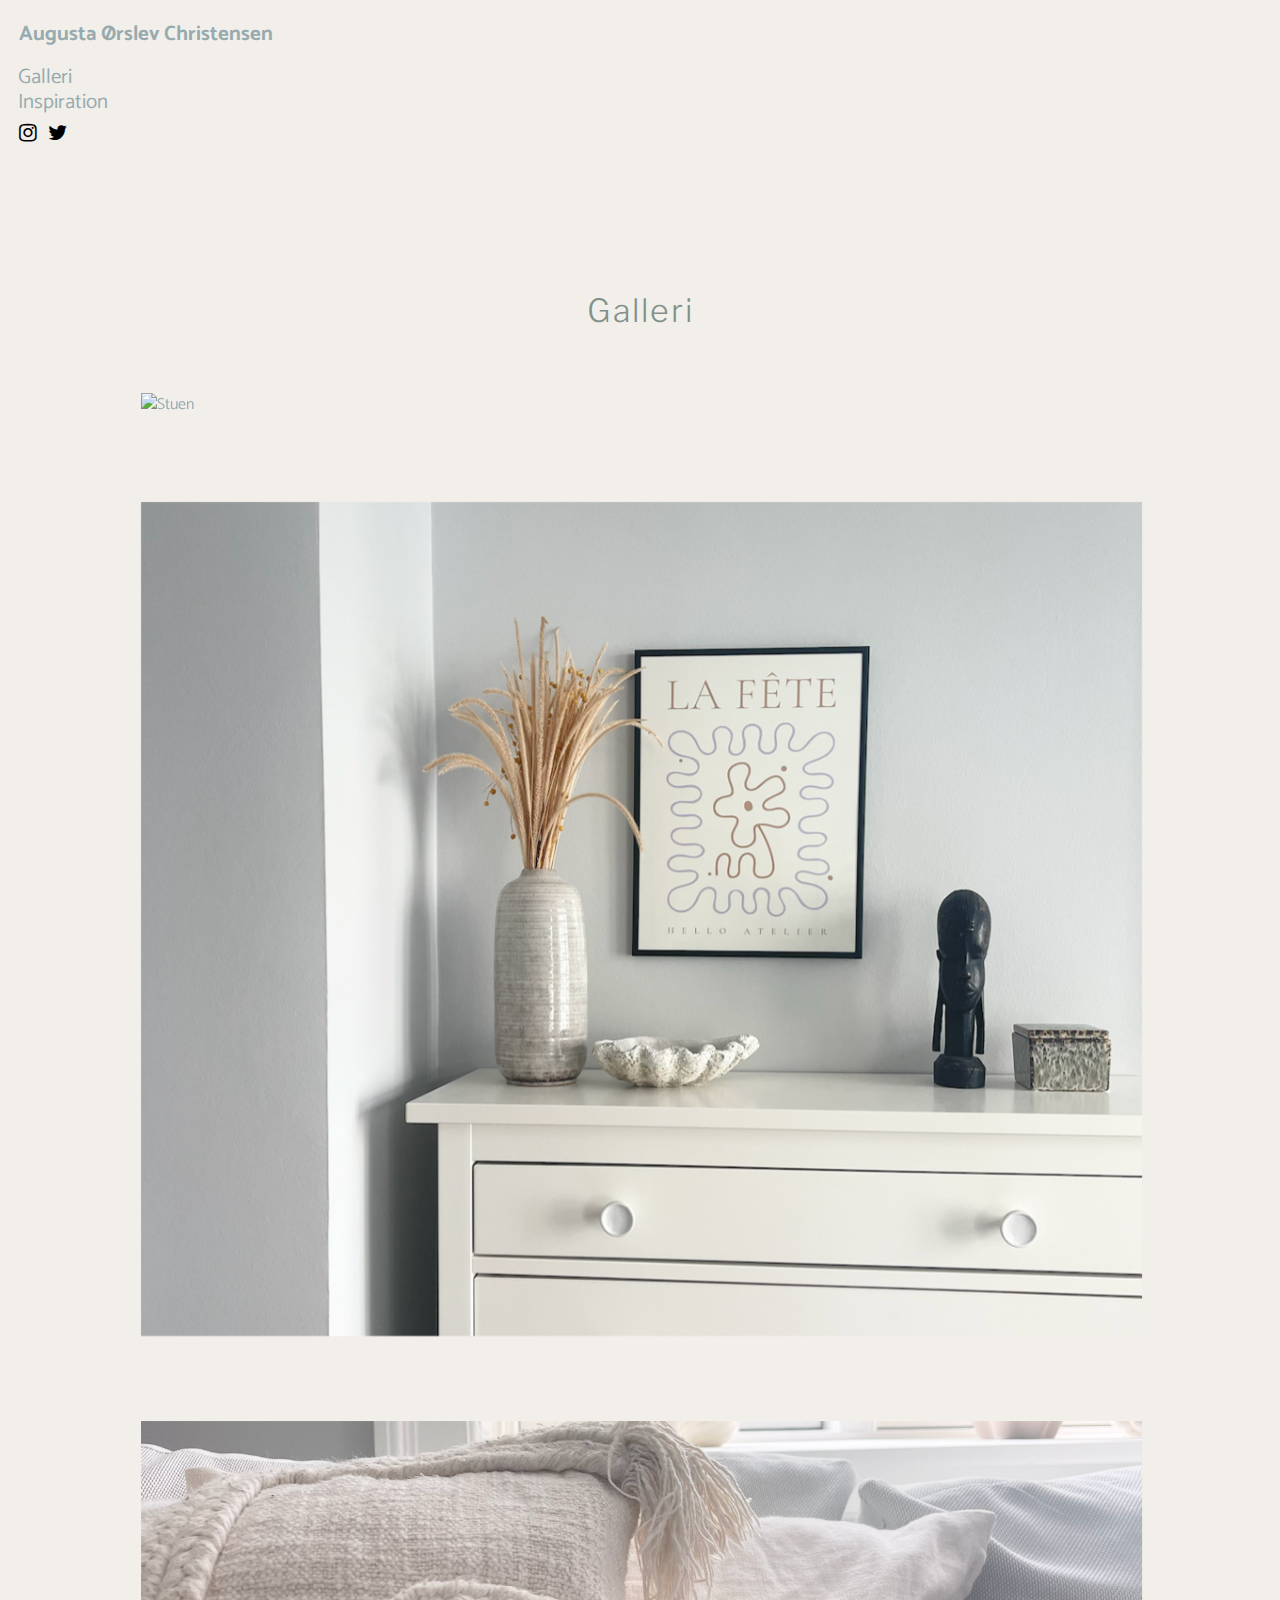
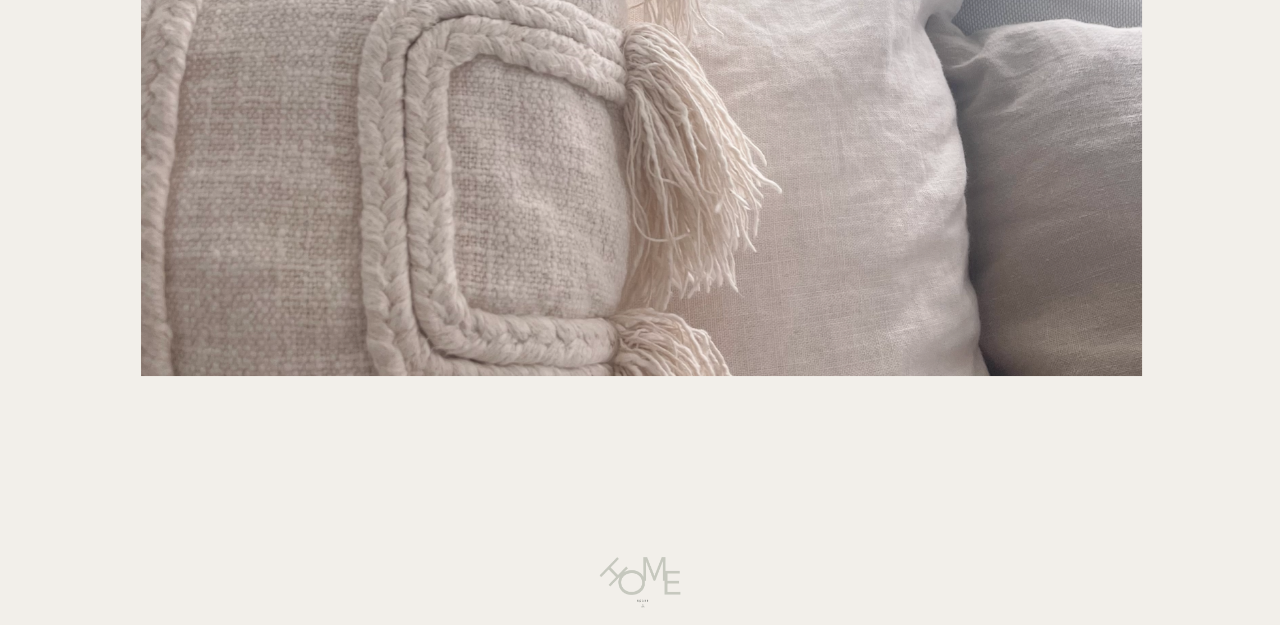
==== galleri.html @ 8ce7130b "so it begins" ====
<!DOCTYPE html>
<html lang="da">
  <head>
    <meta charset="UTF-8" />
    <meta http-equiv="X-UA-Compatible" content="IE=edge" />
    <meta name="viewport" content="width=device-width, initial-scale=1.0" />
    <meta name="robots" content="noindex" />
    <title>Home Space by AØC</title>
    <link rel="icon" type="image/svg+xml" href="favicon(1).svg" />
    <link rel="preconnect" href="https://fonts.googleapis.com" />
    <link rel="preconnect" href="https://fonts.gstatic.com" crossorigin />
    <link
      href="https://fonts.googleapis.com/css2?family=Catamaran:wght@100;200;400;500&family=Hind+Madurai:wght@300;400&family=Libre+Franklin:wght@100;200;400;500&display=swap"
      rel="stylesheet"
    />
    <link rel="stylesheet" href="generel.css" />
    <link rel="stylesheet" href="layout.css" />
    <link
      rel="stylesheet"
      href="https://cdnjs.cloudflare.com/ajax/libs/font-awesome/4.7.0/css/font-awesome.min.css"
    />
  </head>
  <body>
    <header>
      <ul>
        <li>
          <a class="header_name" href="index.html"
            >Augusta Ørslev Christensen</a
          >
        </li>
      </ul>
      <nav class="header">
        <ul>
          <li><a href="galleri.html">Galleri</a></li>
          <li><a href="tips.html">Inspiration</a></li>
          <li>
            <a href="#" class="fa fa-instagram"></a>
            <a href="#" class="fa fa-twitter"></a>
          </li>
        </ul>
      </nav>
    </header>
    <main>
      <div class="grid_gallery">
        <h1>Galleri</h1>
        <div class="container">
          <a href="stuen.html"
            ><img
              src="img/stue_.webp"
              alt="Stuen"
              class="image"
              style="width: 100%"
          /></a>
          <div class="center">
            <div class="gallerytext">Stuen</div>
          </div>
        </div>
        <div class="container">
          <a href="køkkenalrum.html"
            ><img
              src="img/køkkenalrum.webp"
              alt="Køkkenalrum"
              class="image"
              style="width: 100%"
          /></a>
          <div class="center">
            <div class="gallerytext">Køkkenalrum</div>
          </div>
        </div>
        <div class="container">
          <a href="soveværelse.html"
            ><img
              src="img/værelse_.webp"
              alt="Soveværelse"
              class="image"
              style="width: 100%"
          /></a>
          <div class="center">
            <div class="gallerytext">Soveværelse</div>
          </div>
        </div>
      </div>
    </main>
    <script src="menu.js"></script>
    <footer>
      <div class="footerbar">
        <div class="content">
          <img src="logo/logo_homespace_web.gif" alt="Home Space by AØC" />
        </div>
      </div>
    </footer>
  </body>
</html>
---- generel.css ----
body {
  font-family: system-ui, sans-serif;
  line-height: 1.5;
  background-color: #f2efea;
}

img {
  width: 100%;
  height: auto;
  display: block;
}

main {
  margin-top: 0.5rem;
  margin: 0.2rem;
  padding: 2rem;
}

nav {
  --les-than: 800;
  --burger-lines: #97abaf;
  --burger-border: none;
  font-family: "Catamaran", sans-serif;
}

a {
  text-decoration: none;
  color: #97abaf;
  font-family: "Catamaran", sans-serif;
}

header {
  line-height: 2;
}

ul {
  list-style: none;
  color: #97abaf;
  font-size: 1.3rem;
}

h1 {
  color: #819189;
  font-family: "Libre Franklin", sans-serif;
  text-align: center;
  font-size: 2rem;
  font-weight: 300;
  letter-spacing: 2px;
}

h2 {
  color: #819189 var(--secondary);
  text-align: center;
  font-size: 1.1rem;
  font-family: "Libre Franklin", sans-serif;
  font-weight: 300;
  letter-spacing: 1px;
}

p {
  color: #97abaf;
  font-family: "Hind Madurai", sans-serif;
  font-weight: 100;
}

.p_text {
  text-align: center;
}

.h2_1 {
  color: #819189;
  text-align: center;
}

.h2_2 {
  color: #819189;
  text-align: center;
}

html {
  --primary: #819189;
}

.header {
  line-height: 1;
}

.header_name {
  font-weight: 500;
  font-weight: bolder;
  color: #97abaf;
}

article {
  margin-top: 3rem;
}

.col {
  margin: 2rem;
}

.fa:hover {
  opacity: 0.7;
}
.fa-instagram {
  color: rgb(0, 0, 0);
}

.fa-twitter {
  color: rgb(0, 0, 0);
}

.fa {
  padding: 0;
  padding-left: 3px;
  padding-top: 5px;
  font-size: 50px;
  text-align: center;
  text-decoration: none;
}
.footerbar {
  bottom: 0;
  padding-top: 10px;
  width: 100%;
  height: 78px;
  display: flex;
  justify-content: center;
}

.foot {
  display: inline;
  line-height: 100px;
}
.content img {
  height: auto;
  width: 100px;
}

@media (min-width: 800px) {
  main {
    margin: 2rem;
    padding: 6rem;
  }

  header {
    line-height: 2;
  }
  .header_name {
    color: #97abaf;
    font-size: 1.3rem;
    padding-left: 6px;
  }

  .h1 {
    writing-mode: vertical-rl;
    text-orientation: upright;
    text-align: center;
    letter-spacing: 5px;
    font-weight: 300;
    text-transform: uppercase;
  }

  .h2_2 {
    color: #819189;
    text-align: left;
  }

  .right {
    text-align: right;
  }

  .p_text {
    text-align: right;
    text-align: justify;
    text-justify: inter-word;
  }
  .p_text1 {
    text-align: left;
  }
  .h2_1 {
    color: #819189;
    text-align: right;
  }

  .fa:hover {
    opacity: 0.7;
  }
  .fa-instagram {
    color: rgb(0, 0, 0);
  }

  .fa-twitter {
    color: rgb(0, 0, 0);
  }

  .fa {
    padding-right: 20px;
    padding-left: 3px;
    padding-top: 5px;
    font-size: 50px;
    width: 0px;
    text-align: center;
    text-decoration: none;
  }
}
---- layout.css ----
* {
  margin: 0.5px;
  padding: 2px;
  box-sizing: border-box;
}

.grid_logo {
  grid-template-columns: 1fr;
}

.grid_1 {
  display: grid;
  grid-template-columns: 1fr;
  grid-gap: 15px;
}

.grid_1_1_1_1 {
  display: grid;
  grid-template-columns: 1fr;
  grid-gap: 50px;
}

.grid_1_1 {
  display: grid;
  grid-template-columns: 1fr;
  row-gap: 20px;
}

.gallery_text {
  font-family: "Libre Franklin", sans-serif;
  font-weight: 300;
}

.container {
  position: relative;
  width: 100%;
}

.image {
  opacity: 1;
  display: block;
  width: 100%;
  height: auto;
  transition: 0.5s ease;
  backface-visibility: hidden;
}

.center {
  transition: 0.5s ease;
  opacity: 0;
  position: absolute;
  top: 50%;
  left: 50%;
  transform: translate(-50%, -50%);
  -ms-transform: translate(-50%, -50%);
  text-align: center;
}

.container:hover .image {
  opacity: 0.3;
}

.container:hover .center {
  opacity: 1;
}

.gallerytext {
  color: #ffffff;
  font-family: "Libre Franklin", sans-serif;
  font-weight: 300;
  font-size: 25px;
  padding: 16px 32px;
}

@media (min-width: 800px) {
  * {
    margin: 0.5px;
    padding: 2px;
    box-sizing: border-box;
  }
  .grid_1_1_1_1 {
    display: grid;
    grid-template-columns: 1fr 1fr 1fr;
    grid-gap: 50px;
  }

  .grid_1 {
    display: grid;
    grid-template-columns: 1fr 2fr;
    grid-gap: 15px;
  }

  .grid_1_1 {
    display: grid;
    grid-template-columns: 1fr 1fr;
    gap: p;
  }

  .grid_gallery {
    display: grid;
    grid-template-columns: 1fr;
    grid-gap: 25px;
  }

  .galleri_img1 {
    grid-column-start: span 2;
  }
  .galleri_img2 {
    grid-column-start: span 1;
  }
  .galleri_img3 {
    grid-column-start: span 2;
  }
  .galleri_img4 {
    grid-column-start: span 1;
  }

  .col {
    margin: 0;
  }

  .empty_col {
    margin: 0;
  }

  img#hide {
    display: none;
  }
  .logo_homepage {
    padding: 0;
    margin: 0;
  }
}

@media (max-width: 800px) {
  img#hide2 {
    display: none;
  }
}
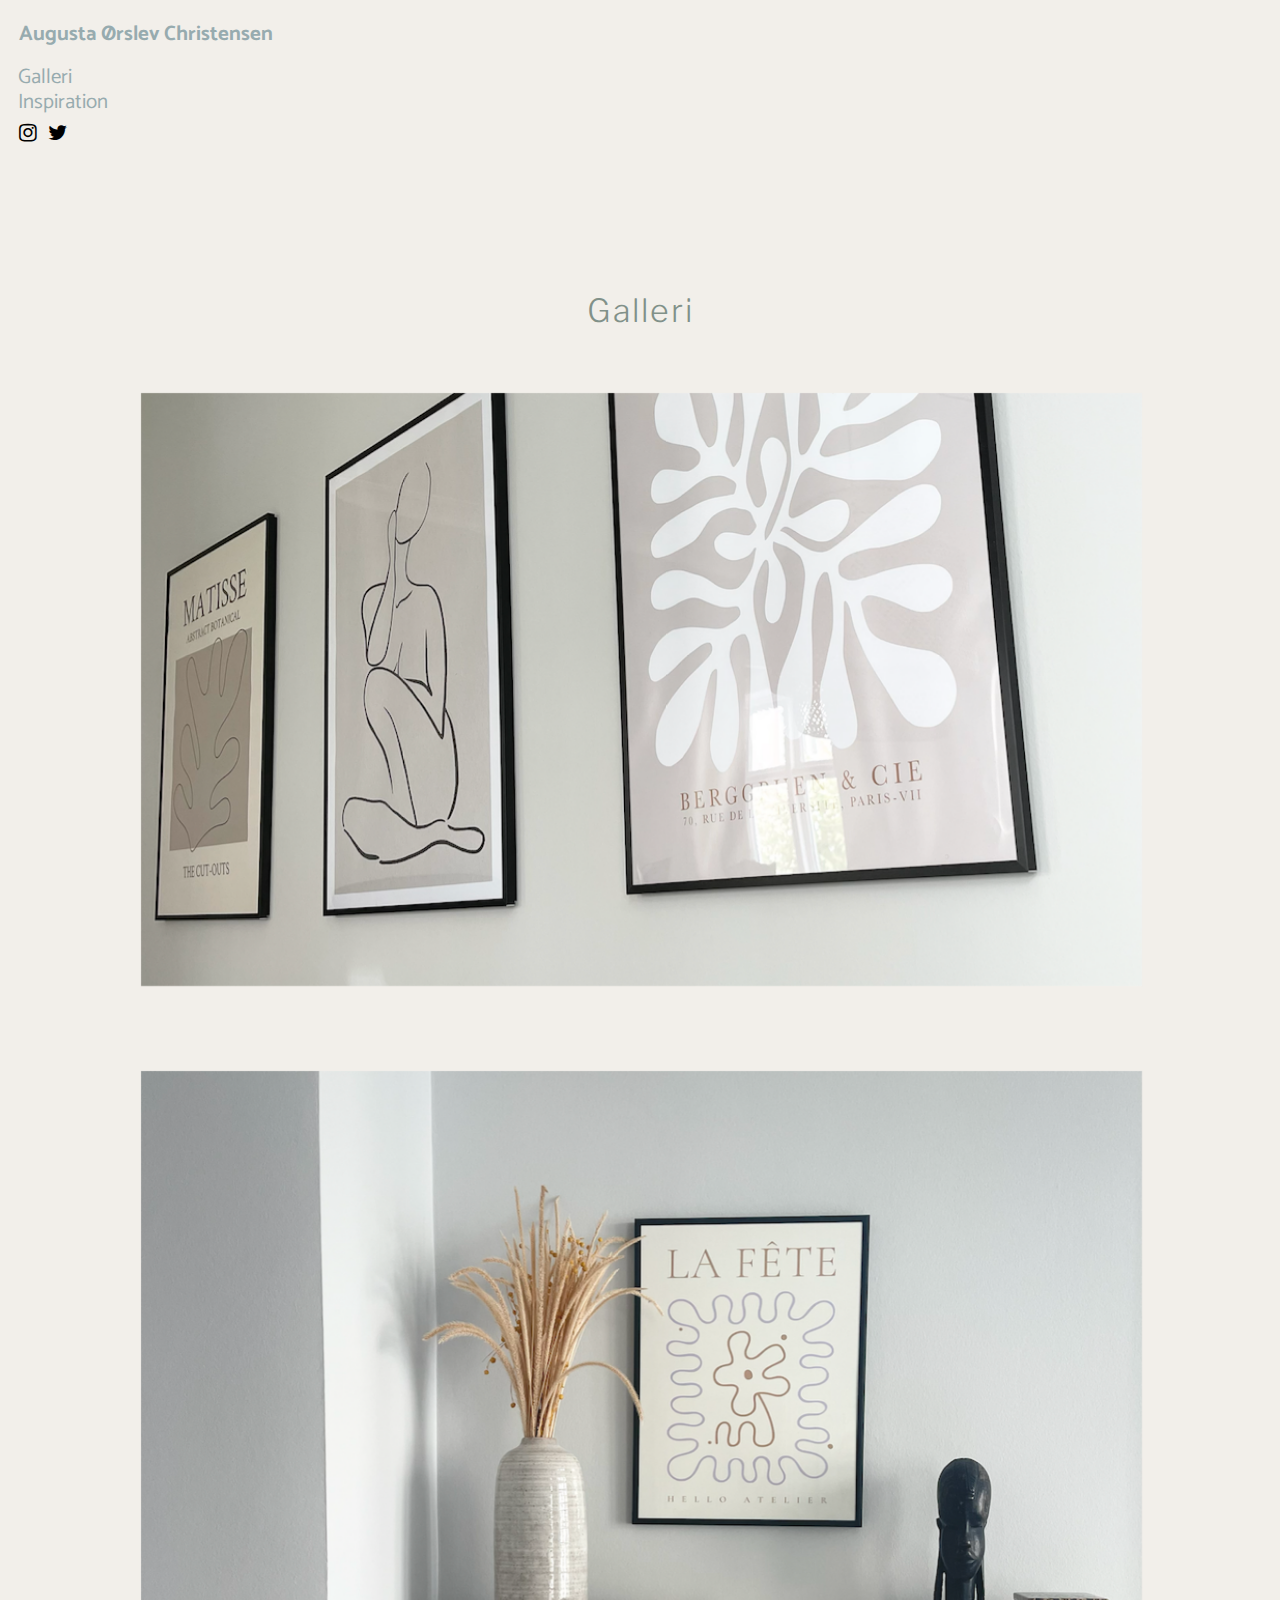
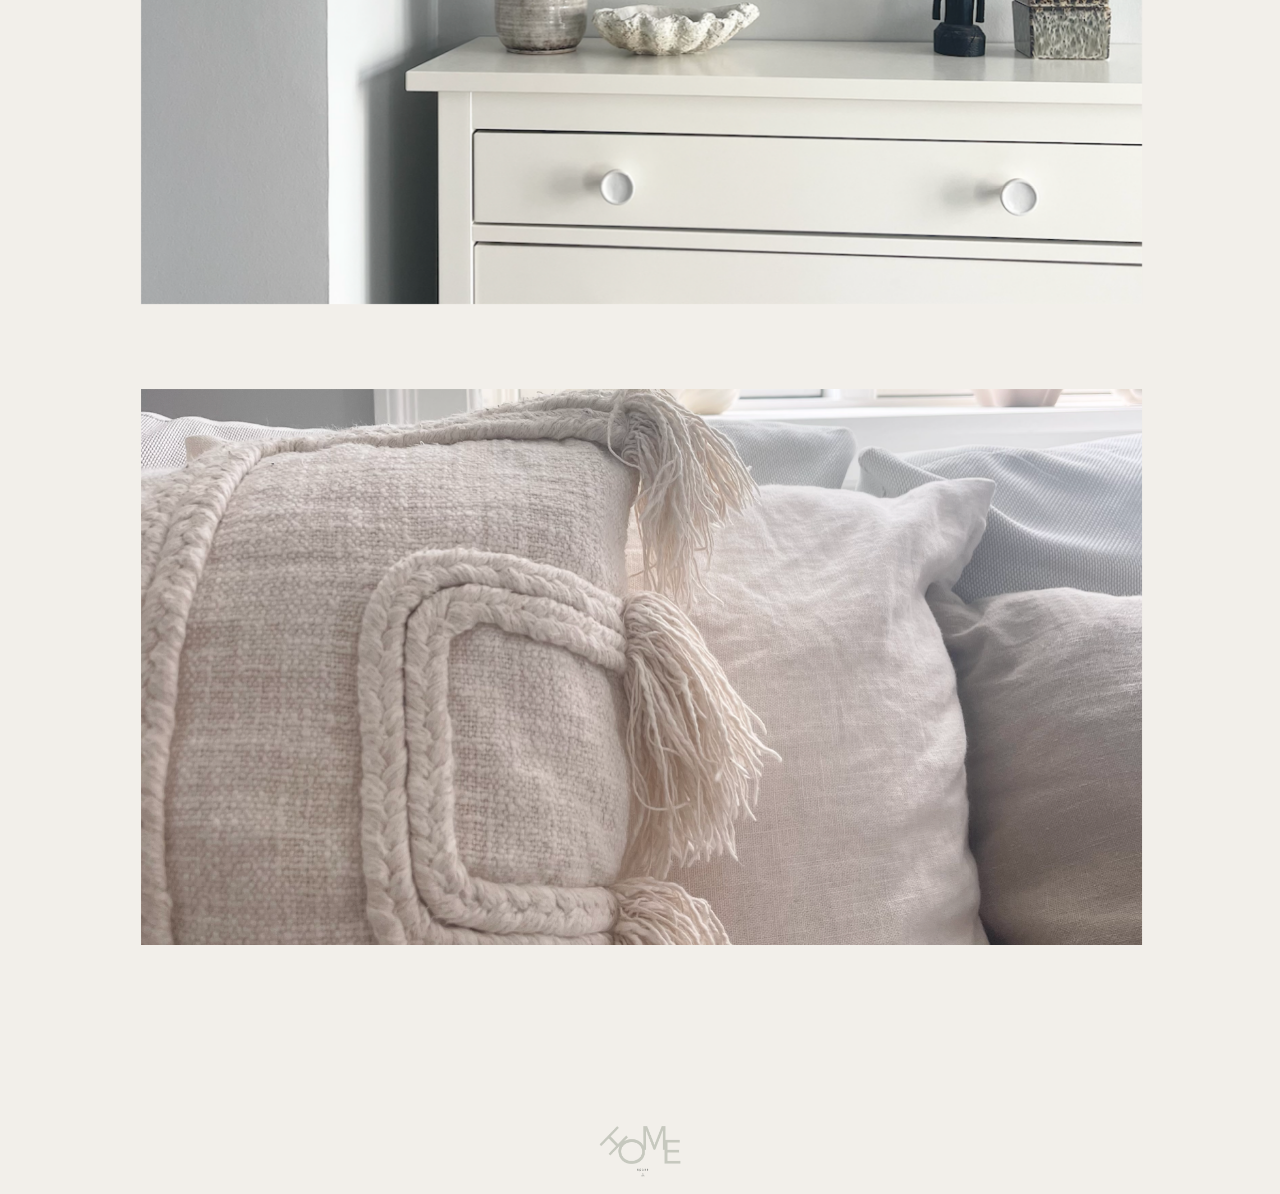
==== commit 65524a76: "ændring af billeder" ====
--- a/galleri.html
+++ b/galleri.html
@@ -9,24 +9,16 @@
     <link rel="icon" type="image/svg+xml" href="favicon(1).svg" />
     <link rel="preconnect" href="https://fonts.googleapis.com" />
     <link rel="preconnect" href="https://fonts.gstatic.com" crossorigin />
-    <link
-      href="https://fonts.googleapis.com/css2?family=Catamaran:wght@100;200;400;500&family=Hind+Madurai:wght@300;400&family=Libre+Franklin:wght@100;200;400;500&display=swap"
-      rel="stylesheet"
-    />
+    <link href="https://fonts.googleapis.com/css2?family=Catamaran:wght@100;200;400;500&family=Hind+Madurai:wght@300;400&family=Libre+Franklin:wght@100;200;400;500&display=swap" rel="stylesheet" />
     <link rel="stylesheet" href="generel.css" />
     <link rel="stylesheet" href="layout.css" />
-    <link
-      rel="stylesheet"
-      href="https://cdnjs.cloudflare.com/ajax/libs/font-awesome/4.7.0/css/font-awesome.min.css"
-    />
+    <link rel="stylesheet" href="https://cdnjs.cloudflare.com/ajax/libs/font-awesome/4.7.0/css/font-awesome.min.css" />
   </head>
   <body>
     <header>
       <ul>
         <li>
-          <a class="header_name" href="index.html"
-            >Augusta Ørslev Christensen</a
-          >
+          <a class="header_name" href="index.html">Augusta Ørslev Christensen</a>
         </li>
       </ul>
       <nav class="header">
@@ -44,37 +36,19 @@
       <div class="grid_gallery">
         <h1>Galleri</h1>
         <div class="container">
-          <a href="stuen.html"
-            ><img
-              src="img/stue_.webp"
-              alt="Stuen"
-              class="image"
-              style="width: 100%"
-          /></a>
+          <a href="stuen.html"><img src="img/stue.webp" alt="Stuen" class="image" style="width: 100%" /></a>
           <div class="center">
             <div class="gallerytext">Stuen</div>
           </div>
         </div>
         <div class="container">
-          <a href="køkkenalrum.html"
-            ><img
-              src="img/køkkenalrum.webp"
-              alt="Køkkenalrum"
-              class="image"
-              style="width: 100%"
-          /></a>
+          <a href="køkkenalrum.html"><img src="img/køkkenalrum.webp" alt="Køkkenalrum" class="image" style="width: 100%" /></a>
           <div class="center">
             <div class="gallerytext">Køkkenalrum</div>
           </div>
         </div>
         <div class="container">
-          <a href="soveværelse.html"
-            ><img
-              src="img/værelse_.webp"
-              alt="Soveværelse"
-              class="image"
-              style="width: 100%"
-          /></a>
+          <a href="soveværelse.html"><img src="img/værelse_.webp" alt="Soveværelse" class="image" style="width: 100%" /></a>
           <div class="center">
             <div class="gallerytext">Soveværelse</div>
           </div>
